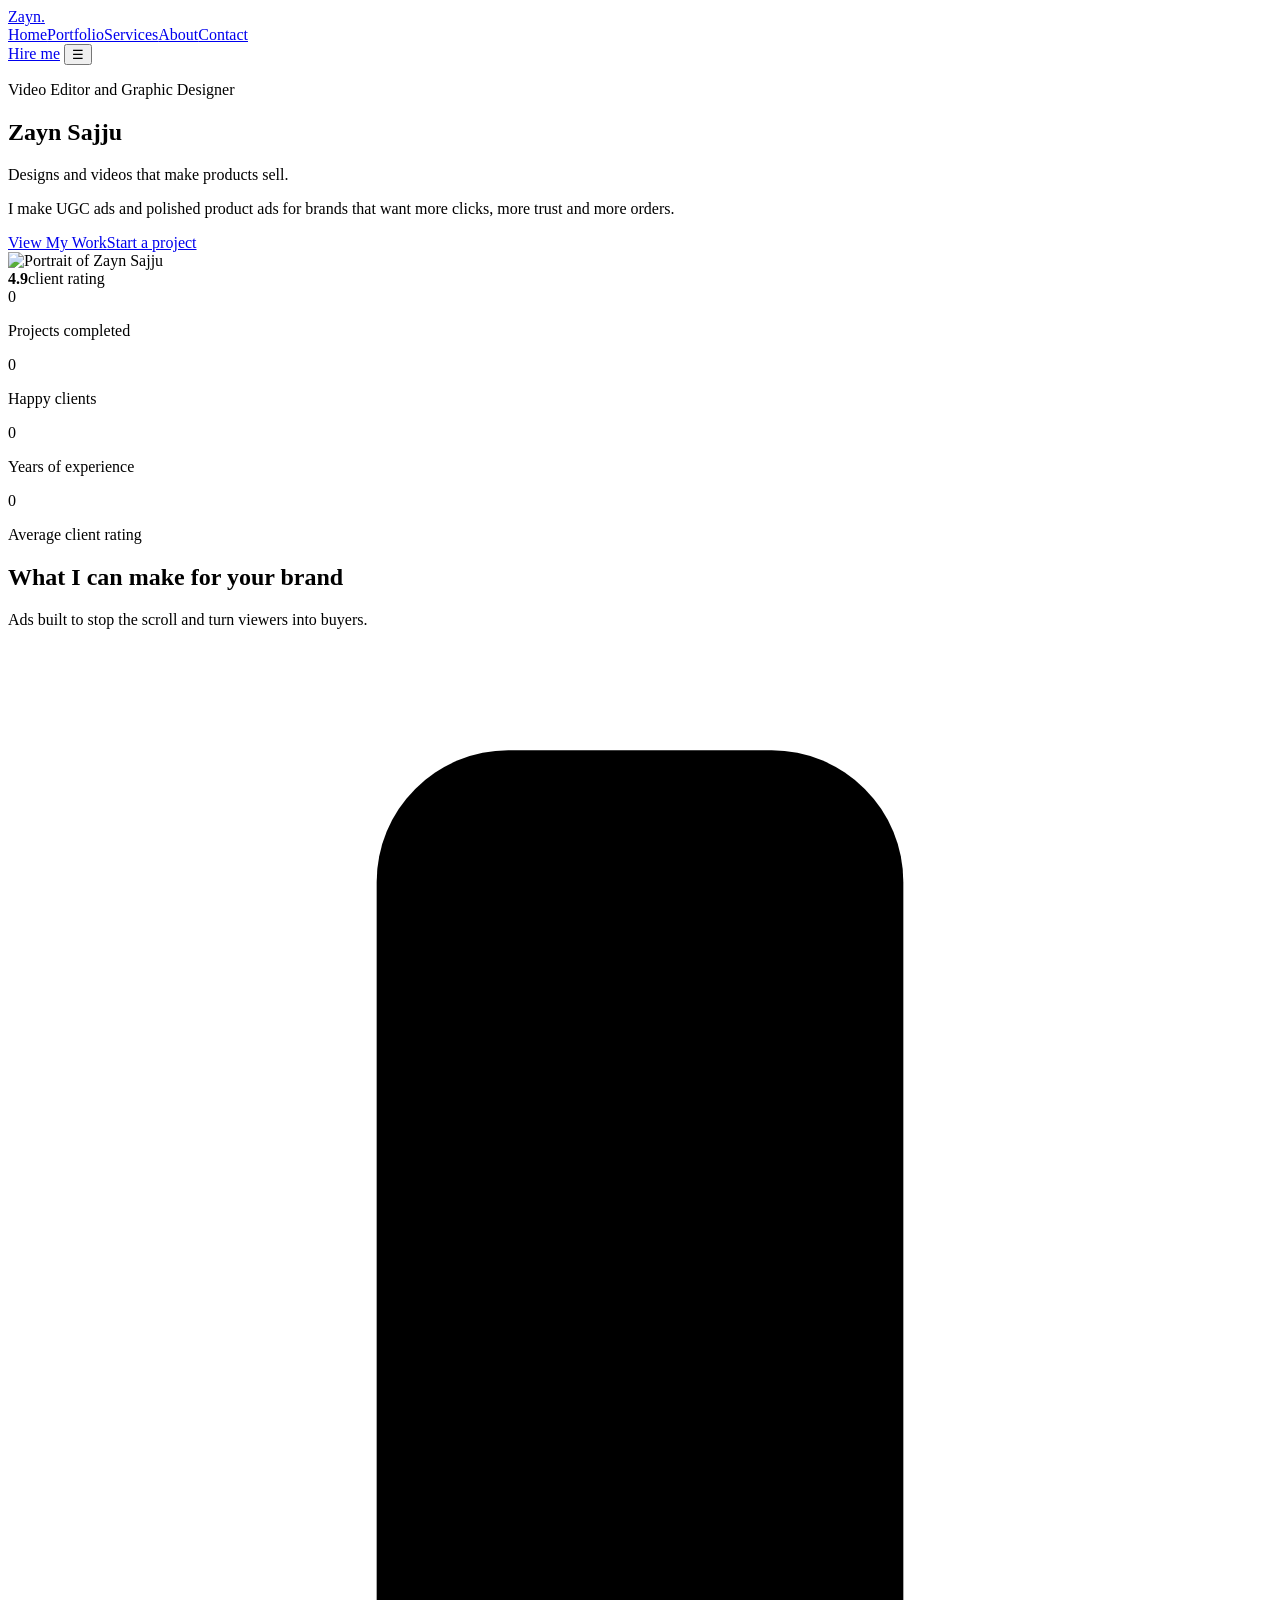
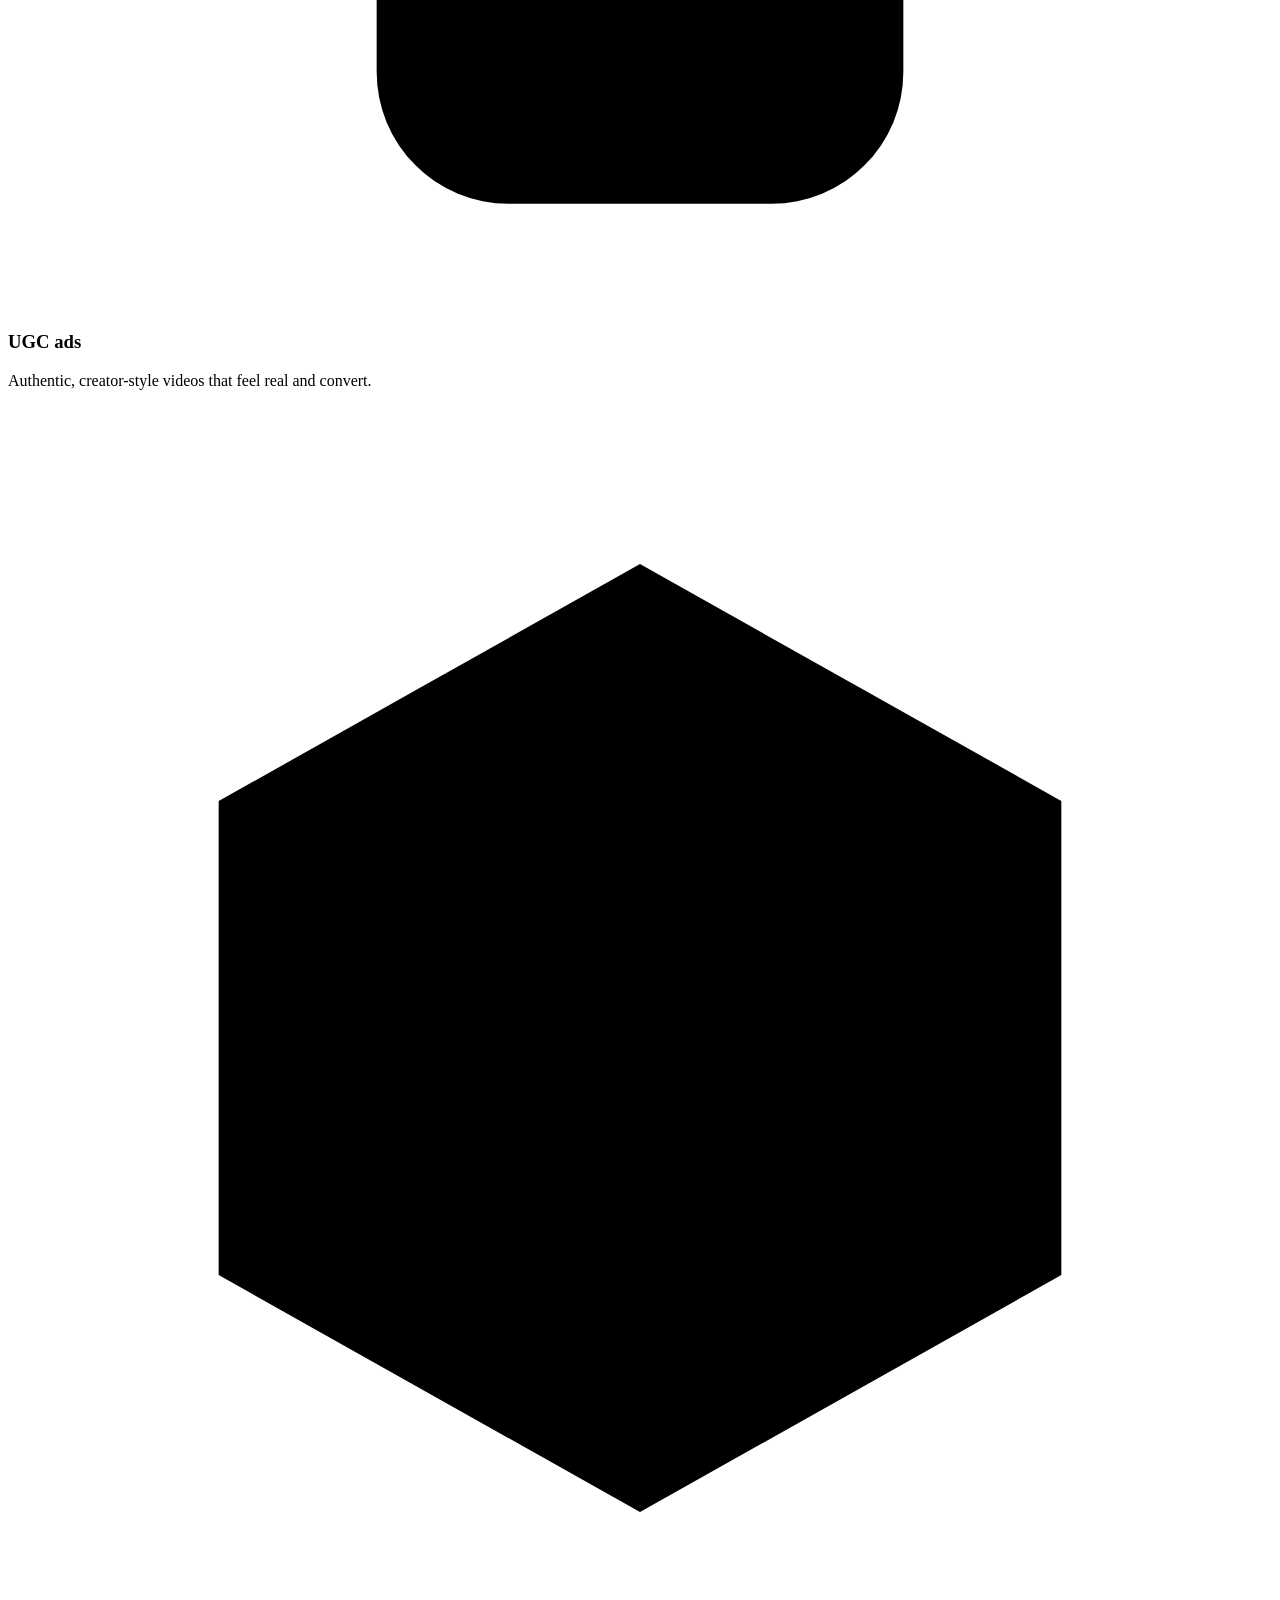
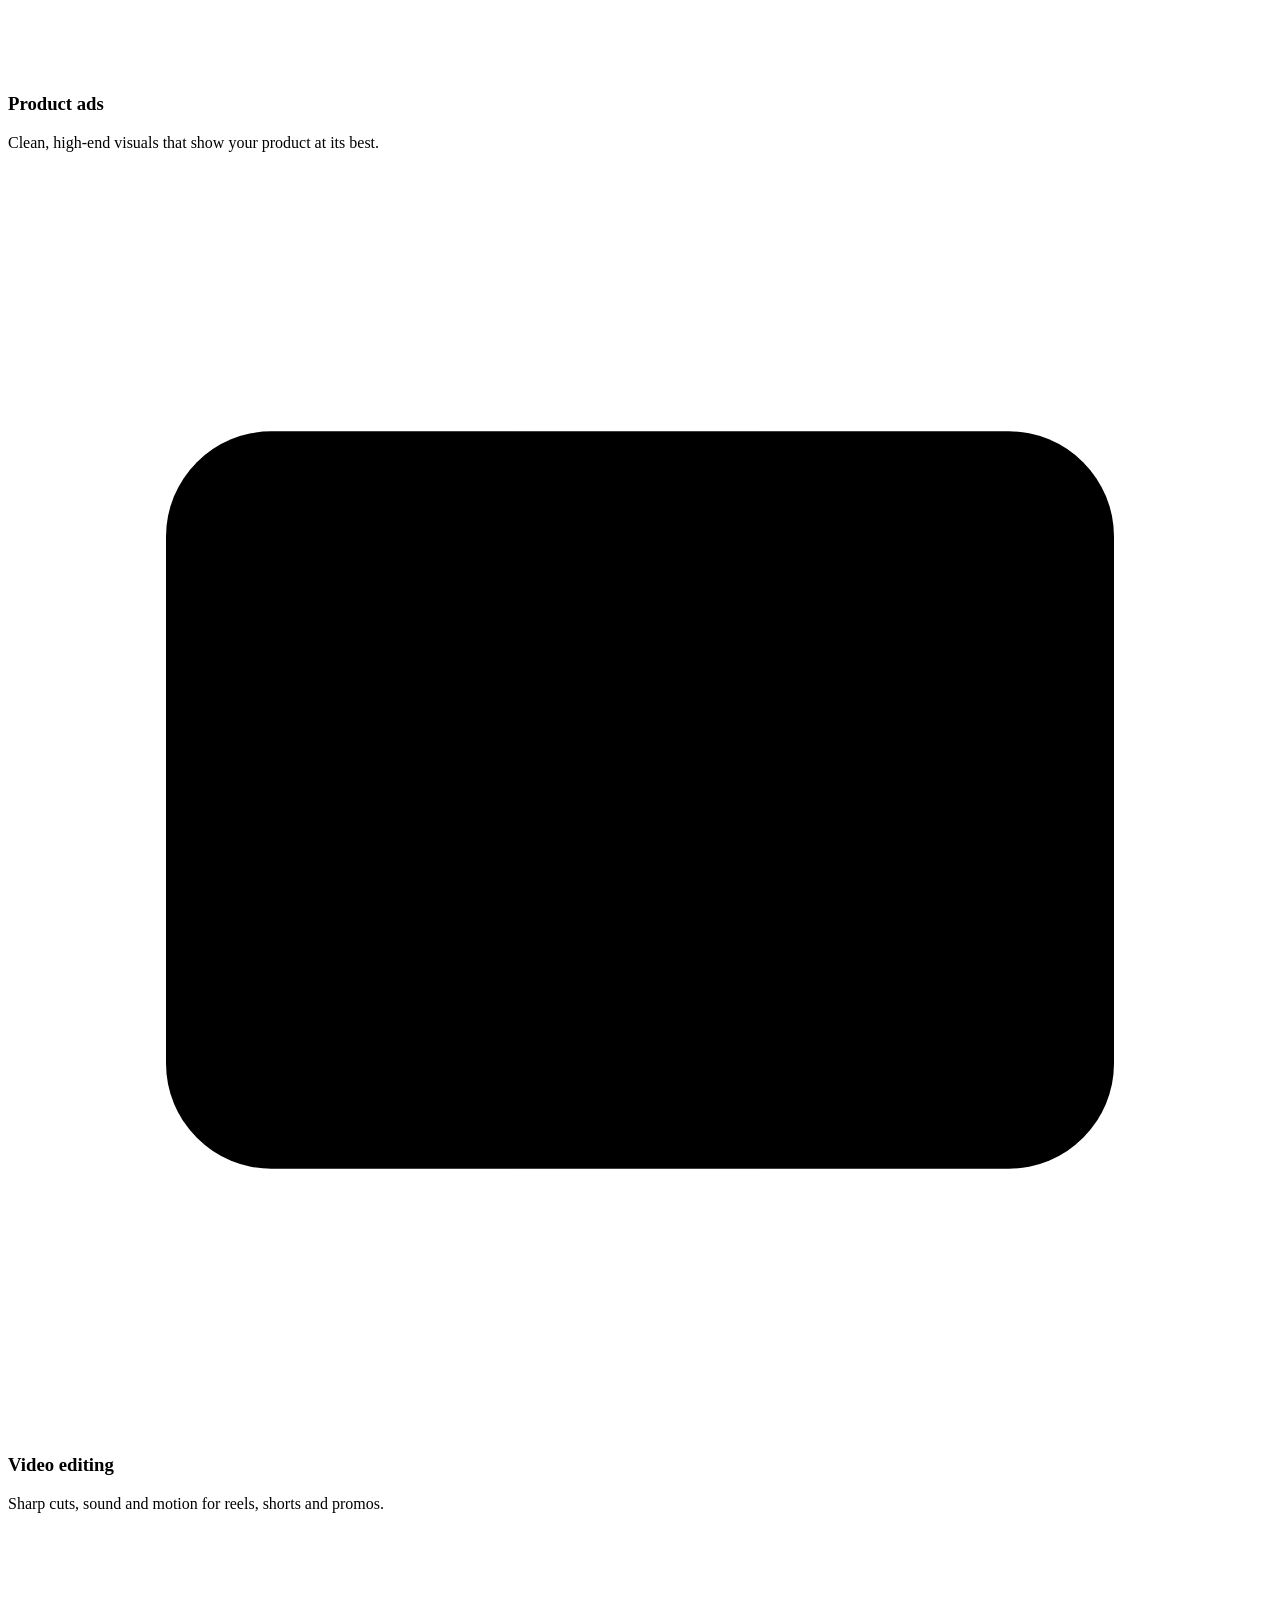
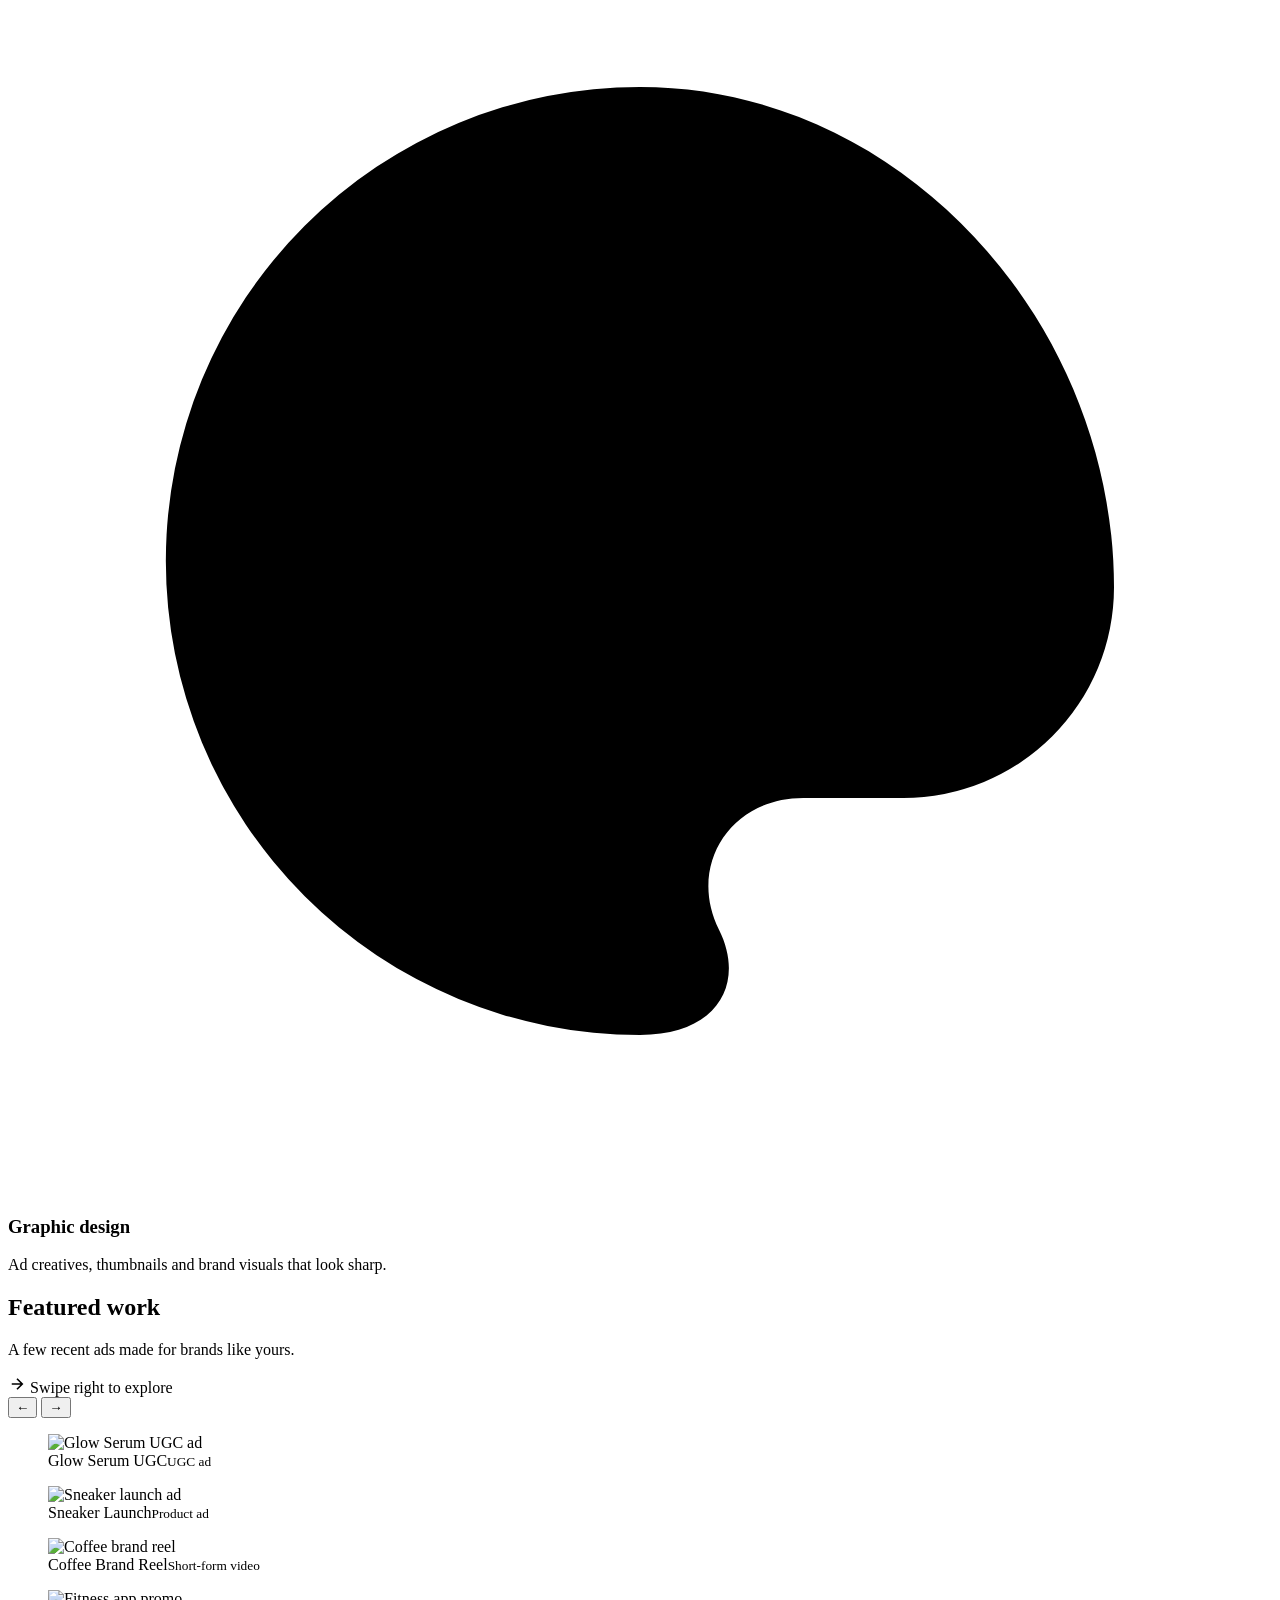
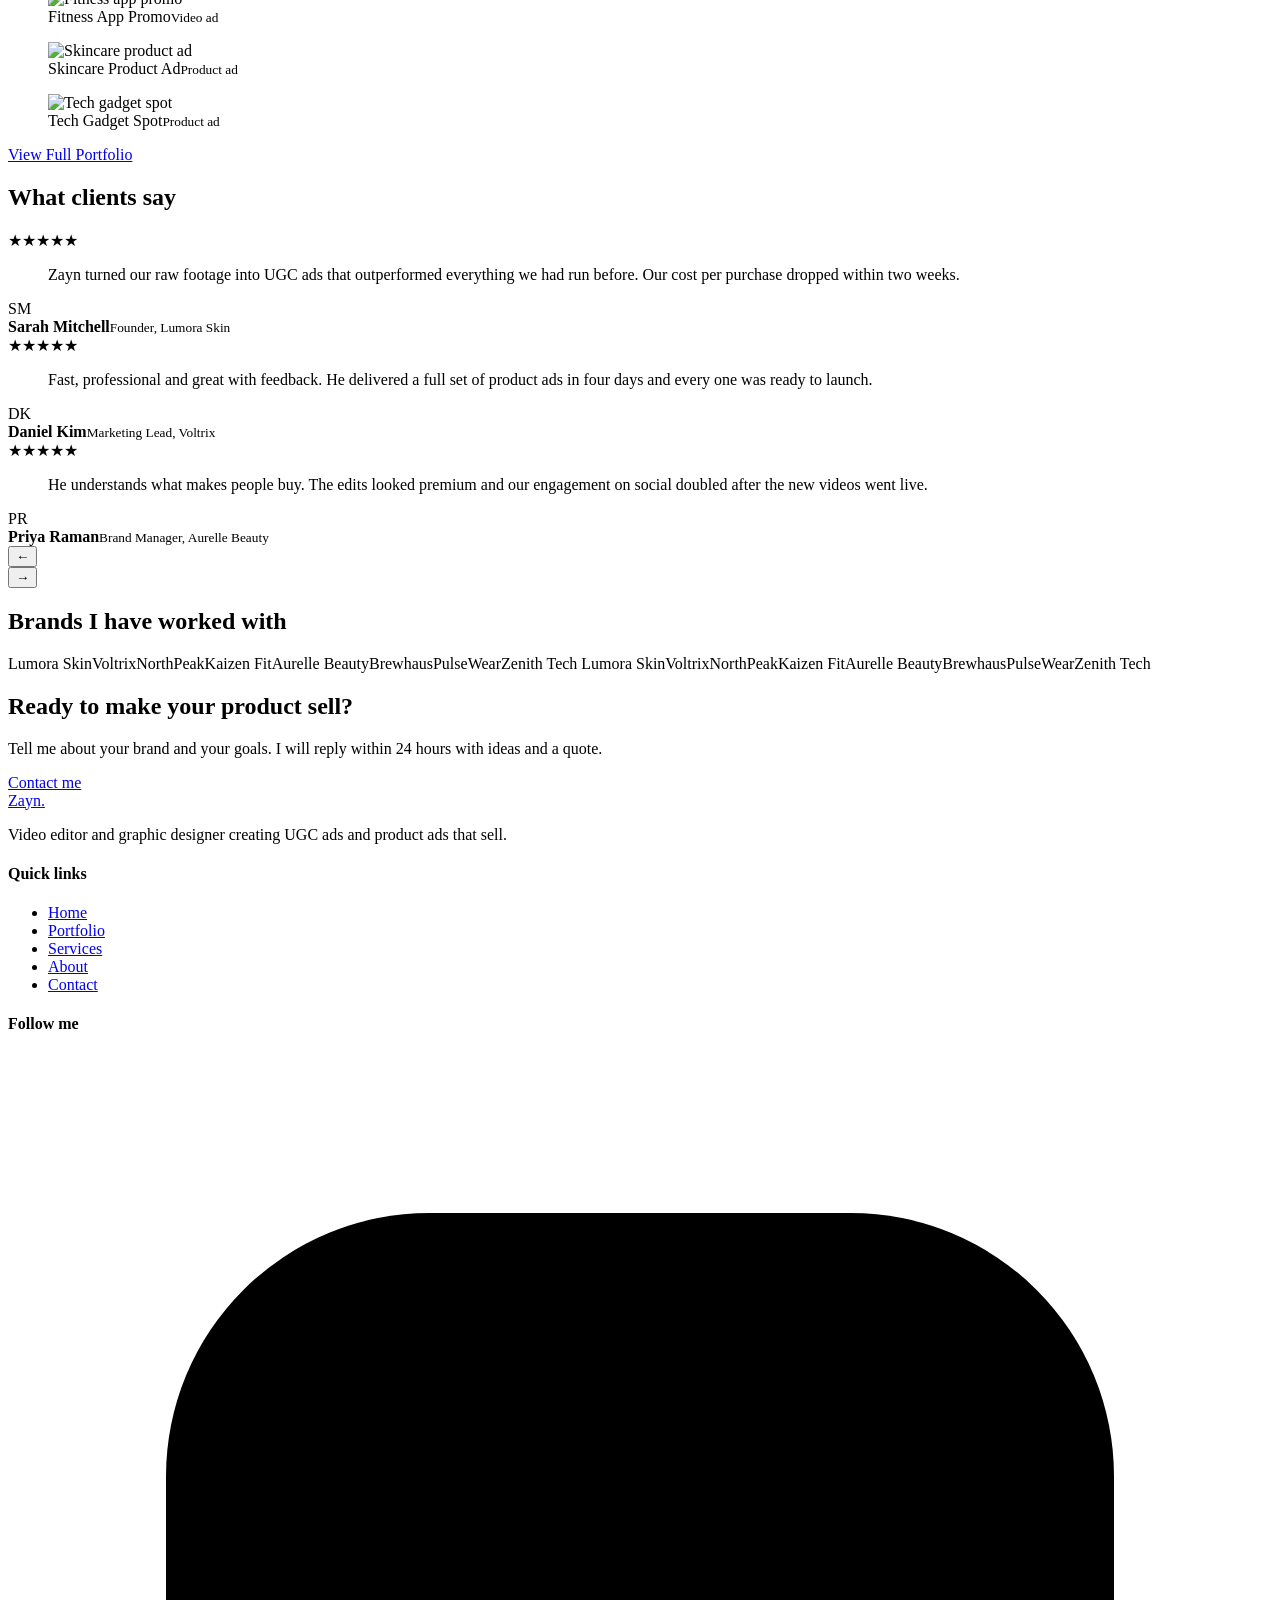
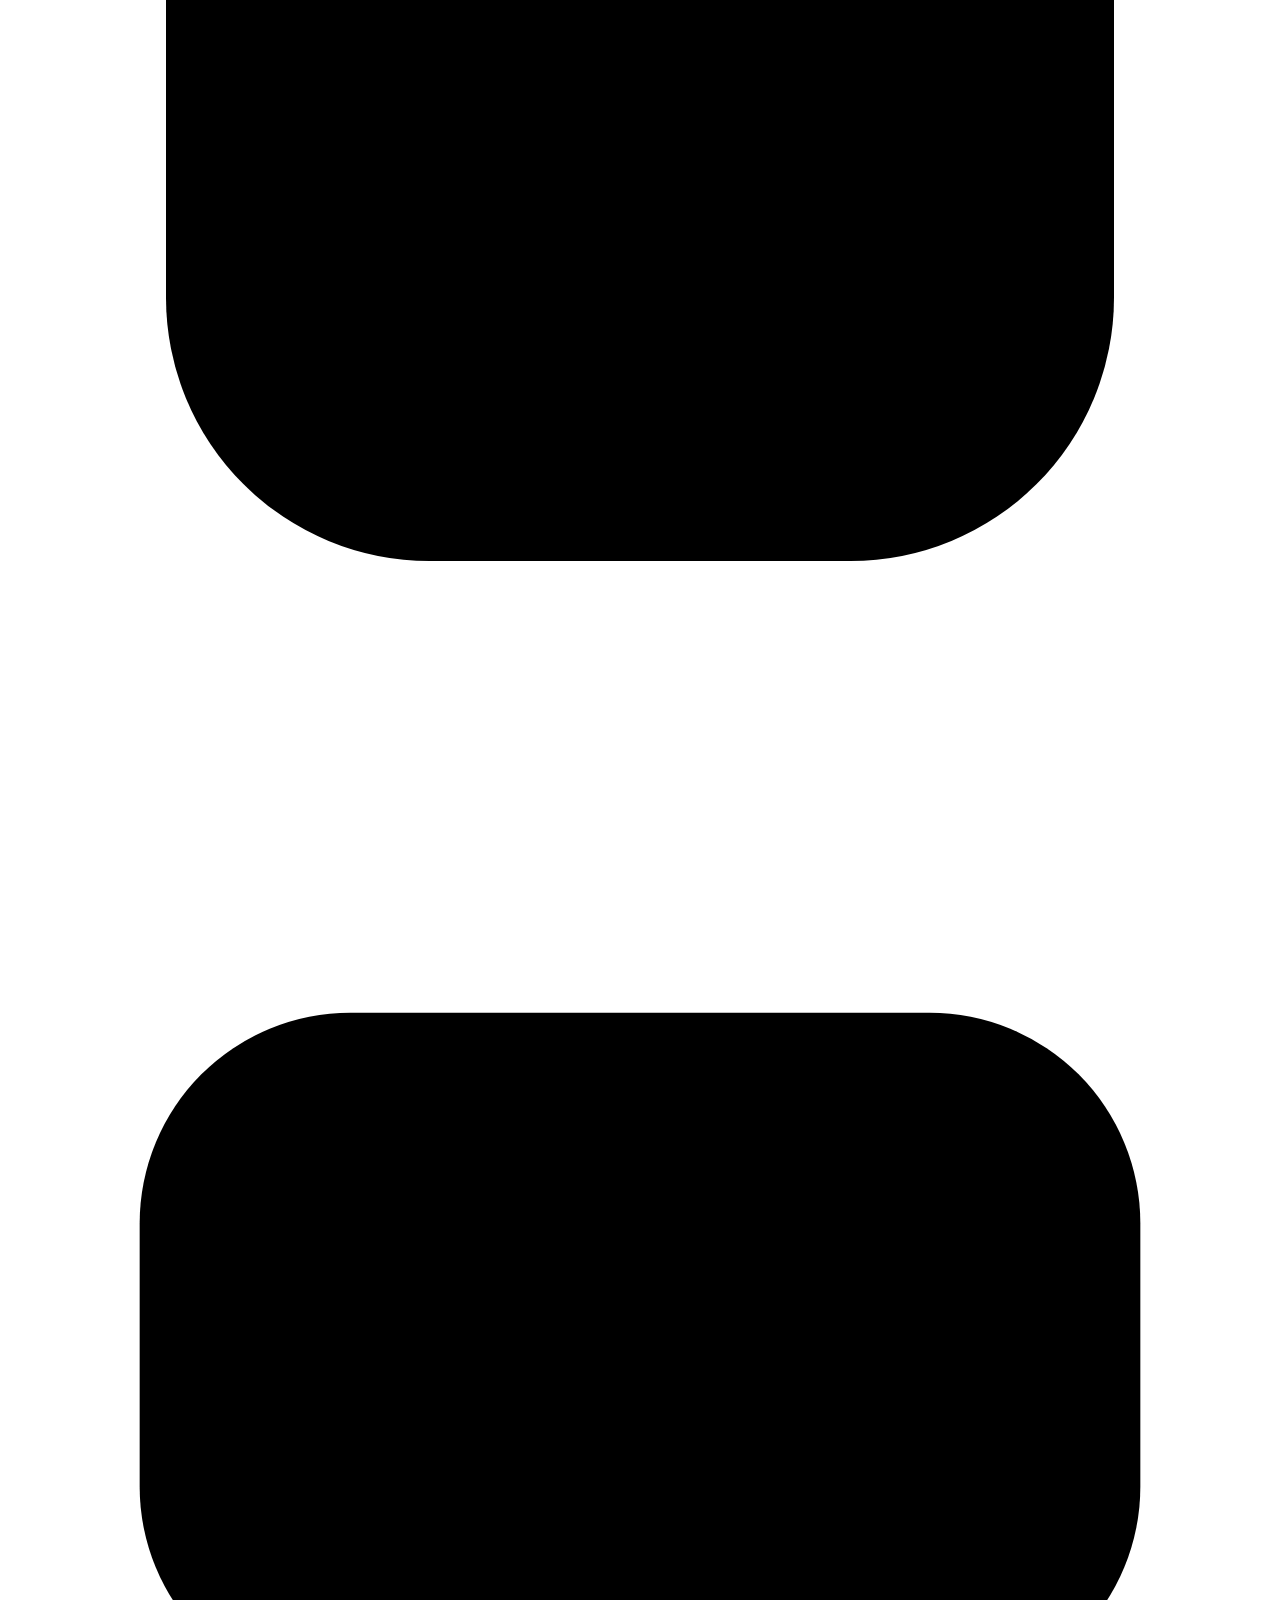
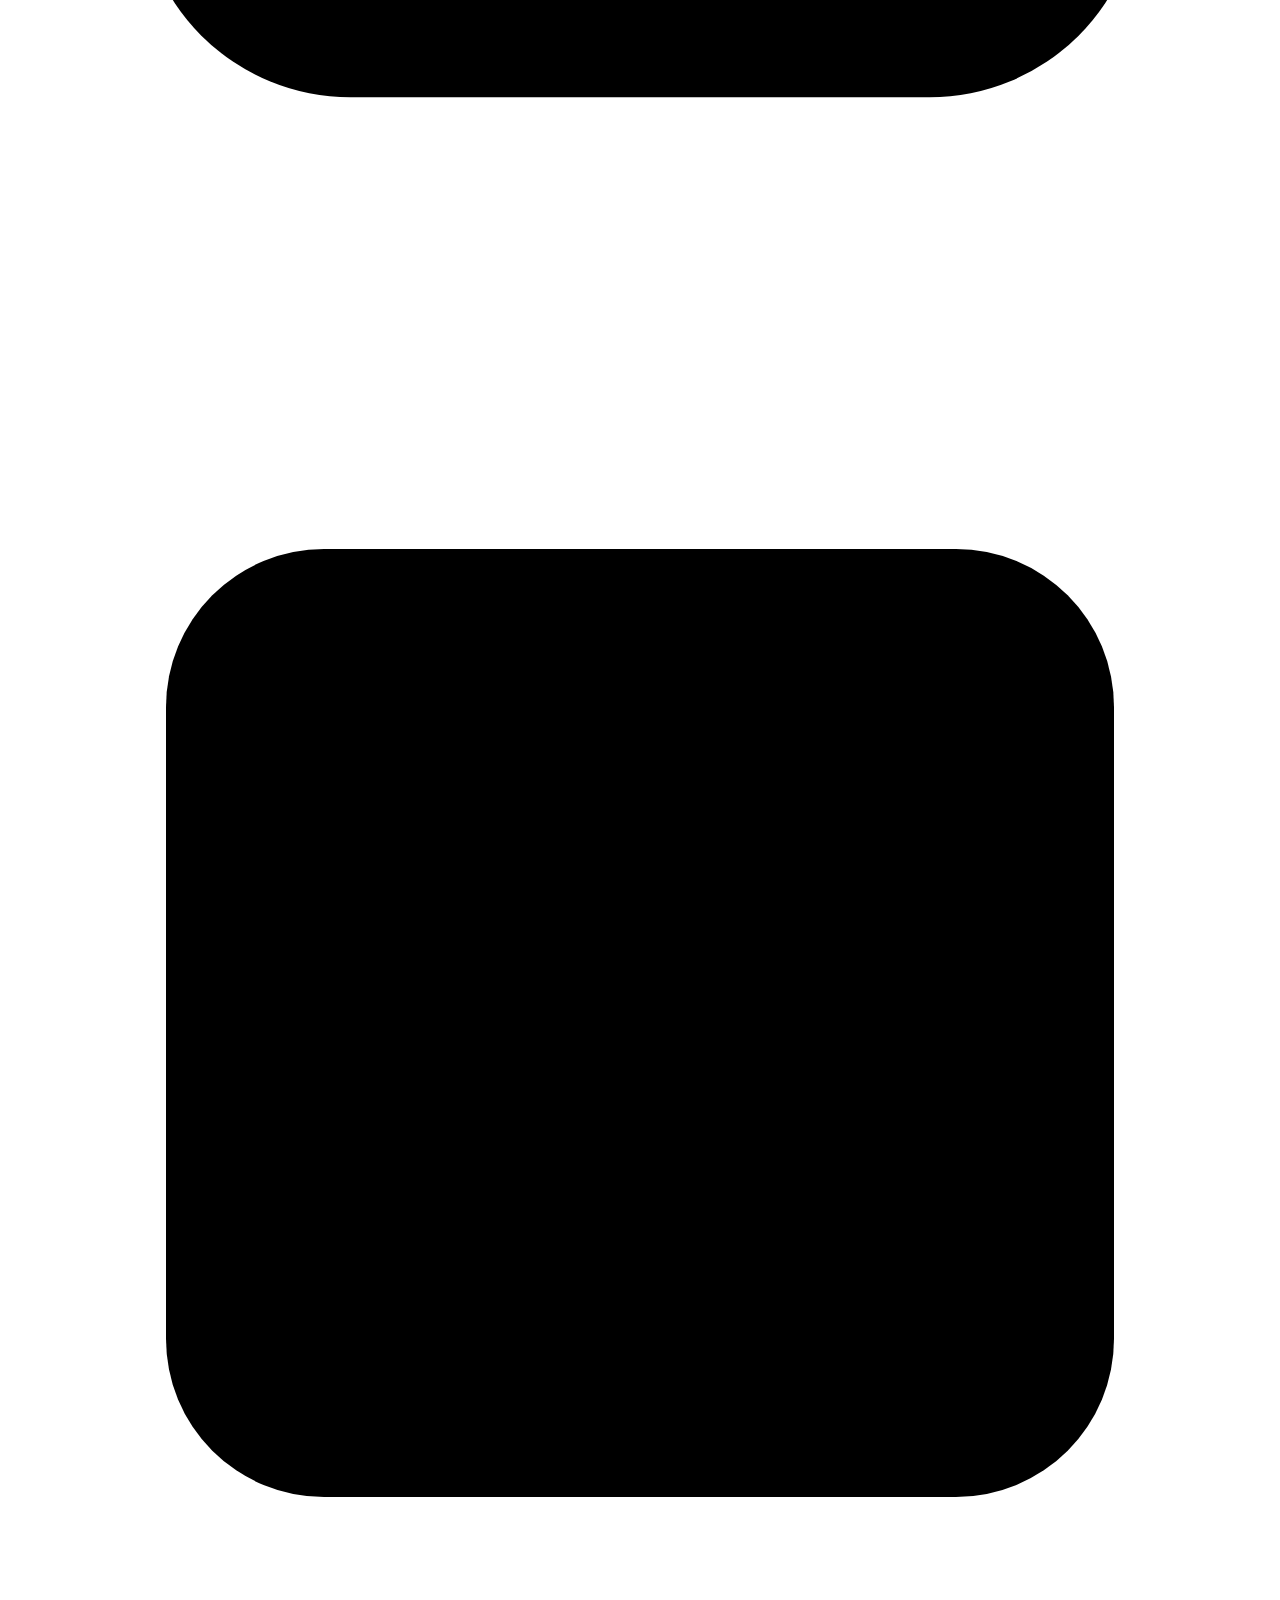
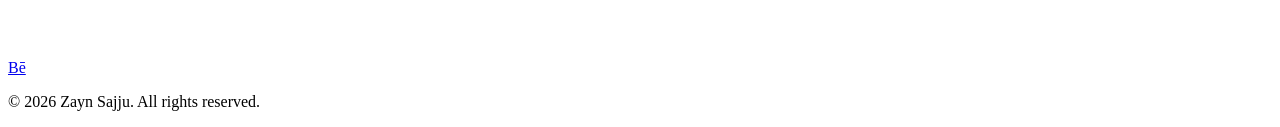
==== index.html @ 8fe965f9 "Add files via upload" ====
<!DOCTYPE html>
<html lang="en">
<head>
<meta charset="UTF-8"><meta name="viewport" content="width=device-width,initial-scale=1">
<title>Zayn Sajju | Video Editor & Graphic Designer</title>
<meta name="description" content="Zayn Sajju creates UGC ads and product ads that make products sell. 250+ projects, 40+ clients, 4.9 average rating.">
<link rel="preconnect" href="https://fonts.googleapis.com"><link rel="preconnect" href="https://fonts.gstatic.com" crossorigin>
<link href="https://fonts.googleapis.com/css2?family=Inter:wght@400;500;600;700&family=Plus+Jakarta+Sans:wght@700;800&display=swap" rel="stylesheet">
<link rel="stylesheet" href="css/style.css">
<script>document.documentElement.classList.add("cms-wait");setTimeout(function(){document.documentElement.classList.remove("cms-wait")},2500)</script>
</head>
<body data-page="home">
<div class="bg" aria-hidden="true"><i class="orb o1"></i><i class="orb o2"></i><i class="orb o3"></i><i class="orb o4"></i></div>

<header class="nav">
  <a class="logo" href="index.html">Zayn<span>.</span></a>
  <nav id="menu"><a class="active" href="index.html">Home</a><a href="portfolio.html">Portfolio</a><a href="services.html">Services</a><a href="about.html">About</a><a href="contact.html">Contact</a></nav>
  <a class="btn sm" href="contact.html">Hire me</a>
  <button class="burger" aria-label="Open menu">&#9776;</button>
</header>

<main>
<section class="hero">
  <div class="wrap">
    <div>
      <p class="role">Video Editor and Graphic Designer</p>
      <h1>Zayn Sajju</h1>
      <p class="tag">Designs and videos that make products sell.</p>
      <p class="sub">I make UGC ads and polished product ads for brands that want more clicks, more trust and more orders.</p>
      <div class="cta-row"><a class="btn" href="portfolio.html">View My Work</a><a class="btn ghost" href="contact.html">Start a project</a></div>
    </div>
    <div class="photo-wrap">
      <div class="frame"><img src="assets/img/profile-placeholder.svg" alt="Portrait of Zayn Sajju" width="400" height="500"></div>
      <div class="chip"><b>4.9</b>client rating</div>
    </div>
  </div>
</section>

<section class="stats">
  <div class="wrap"><div class="stat-grid reveal">
    <div class="stat"><div class="num" data-to="250" data-suf="+">0</div><p>Projects completed</p></div>
    <div class="stat"><div class="num" data-to="40" data-suf="+">0</div><p>Happy clients</p></div>
    <div class="stat"><div class="num" data-to="4">0</div><p>Years of experience</p></div>
    <div class="stat"><div class="num" data-to="4.9" data-dec="1">0</div><p>Average client rating</p></div>
  </div></div>
</section>

<section id="services">
  <div class="wrap">
    <div class="sec-h reveal"><h2>What I can make for your brand</h2><p>Ads built to stop the scroll and turn viewers into buyers.</p></div>
    <div class="svc-grid" data-stagger>
      <article class="svc"><div class="ico"><svg viewBox="0 0 24 24"><rect x="7" y="2" width="10" height="20" rx="2.5"/><path d="M11 18h2"/></svg></div><h3>UGC ads</h3><p>Authentic, creator-style videos that feel real and convert.</p></article>
      <article class="svc"><div class="ico"><svg viewBox="0 0 24 24"><path d="M12 3l8 4.5v9L12 21l-8-4.5v-9z"/><path d="M12 12l8-4.5M12 12v9M12 12L4 7.5"/></svg></div><h3>Product ads</h3><p>Clean, high-end visuals that show your product at its best.</p></article>
      <article class="svc"><div class="ico"><svg viewBox="0 0 24 24"><rect x="3" y="5" width="18" height="14" rx="2"/><path d="M10 9.5v5l4.5-2.5z"/></svg></div><h3>Video editing</h3><p>Sharp cuts, sound and motion for reels, shorts and promos.</p></article>
      <article class="svc"><div class="ico"><svg viewBox="0 0 24 24"><path d="M12 3a9 9 0 100 18c1.5 0 2-1 1.5-2-.6-1.2.2-2.5 1.6-2.5H17a4 4 0 004-4c0-5-4-9.5-9-9.5z"/><circle cx="8" cy="11" r="1"/><circle cx="12" cy="7.5" r="1"/><circle cx="16" cy="11" r="1"/></svg></div><h3>Graphic design</h3><p>Ad creatives, thumbnails and brand visuals that look sharp.</p></article>
    </div>
  </div>
</section>

<section id="work">
  <div class="wrap">
    <div class="sec-h reveal"><h2>Featured work</h2><p>A few recent ads made for brands like yours.</p></div>
    <div class="slider-controls mobile-only">
      <span class="slide-hint"><svg width="18" height="18" viewBox="0 0 24 24" fill="none" stroke="currentColor" stroke-width="2.2"><path d="M5 12h14M12 5l7 7-7 7"/></svg> Swipe right to explore</span>
      <div class="slide-arrows">
        <button id="w-prev" class="slider-btn" aria-label="Previous work">&#8592;</button>
        <button id="w-next" class="slider-btn" aria-label="Next work">&#8594;</button>
      </div>
    </div>
    <div class="work-grid" data-stagger>
      <figure class="work"><img src="assets/img/work-1.svg" alt="Glow Serum UGC ad" loading="lazy"><figcaption>Glow Serum UGC<small>UGC ad</small></figcaption></figure>
      <figure class="work"><img src="assets/img/work-2.svg" alt="Sneaker launch ad" loading="lazy"><figcaption>Sneaker Launch<small>Product ad</small></figcaption></figure>
      <figure class="work"><img src="assets/img/work-3.svg" alt="Coffee brand reel" loading="lazy"><figcaption>Coffee Brand Reel<small>Short-form video</small></figcaption></figure>
      <figure class="work"><img src="assets/img/work-4.svg" alt="Fitness app promo" loading="lazy"><figcaption>Fitness App Promo<small>Video ad</small></figcaption></figure>
      <figure class="work"><img src="assets/img/work-5.svg" alt="Skincare product ad" loading="lazy"><figcaption>Skincare Product Ad<small>Product ad</small></figcaption></figure>
      <figure class="work"><img src="assets/img/work-6.svg" alt="Tech gadget spot" loading="lazy"><figcaption>Tech Gadget Spot<small>Product ad</small></figcaption></figure>
    </div>
    <div class="more reveal"><a class="btn" href="portfolio.html">View Full Portfolio</a></div>
  </div>
</section>

<section id="testimonials">
  <div class="wrap">
    <div class="sec-h center reveal"><h2>What clients say</h2></div>
    <div class="reveal">
      <div class="t-slider"><div class="t-track">
        <article class="t-card"><div class="stars">★★★★★</div><blockquote>Zayn turned our raw footage into UGC ads that outperformed everything we had run before. Our cost per purchase dropped within two weeks.</blockquote><div class="who"><div class="av">SM</div><div><b>Sarah Mitchell</b><small>Founder, Lumora Skin</small></div></div></article>
        <article class="t-card"><div class="stars">★★★★★</div><blockquote>Fast, professional and great with feedback. He delivered a full set of product ads in four days and every one was ready to launch.</blockquote><div class="who"><div class="av">DK</div><div><b>Daniel Kim</b><small>Marketing Lead, Voltrix</small></div></div></article>
        <article class="t-card"><div class="stars">★★★★★</div><blockquote>He understands what makes people buy. The edits looked premium and our engagement on social doubled after the new videos went live.</blockquote><div class="who"><div class="av">PR</div><div><b>Priya Raman</b><small>Brand Manager, Aurelle Beauty</small></div></div></article>
      </div></div>
      <div class="t-ctrl"><button class="prev" aria-label="Previous testimonial">&#8592;</button><div class="dots"></div><button class="next" aria-label="Next testimonial">&#8594;</button></div>
    </div>
  </div>
</section>

<section class="brands">
  <div class="wrap"><div class="sec-h center reveal"><h2>Brands I have worked with</h2></div></div>
  <div class="marquee reveal"><div class="m-track">
    <span>Lumora Skin</span><span>Voltrix</span><span>NorthPeak</span><span>Kaizen Fit</span><span>Aurelle Beauty</span><span>Brewhaus</span><span>PulseWear</span><span>Zenith Tech</span>
    <span>Lumora Skin</span><span>Voltrix</span><span>NorthPeak</span><span>Kaizen Fit</span><span>Aurelle Beauty</span><span>Brewhaus</span><span>PulseWear</span><span>Zenith Tech</span>
  </div></div>
</section>

<section class="cta">
  <div class="wrap"><div class="cta-box reveal">
    <h2>Ready to make your product sell?</h2>
    <p>Tell me about your brand and your goals. I will reply within 24 hours with ideas and a quote.</p>
    <a class="btn" href="contact.html">Contact me</a>
  </div></div>
</section>
</main>

<footer>
  <div class="wrap">
    <div class="f-grid">
      <div><a class="logo" href="index.html">Zayn<span>.</span></a><p>Video editor and graphic designer creating UGC ads and product ads that sell.</p></div>
      <div><h4>Quick links</h4><ul><li><a href="index.html">Home</a></li><li><a href="portfolio.html">Portfolio</a></li><li><a href="services.html">Services</a></li><li><a href="about.html">About</a></li><li><a href="contact.html">Contact</a></li></ul></div>
      <div><h4>Follow me</h4><div class="social">
        <a href="#" aria-label="Instagram"><svg viewBox="0 0 24 24"><rect x="3" y="3" width="18" height="18" rx="5"/><circle cx="12" cy="12" r="4"/><circle cx="17.5" cy="6.5" r=".6"/></svg></a>
        <a href="#" aria-label="YouTube"><svg viewBox="0 0 24 24"><rect x="2.5" y="5.5" width="19" height="13" rx="4"/><path d="M10 9.5v5l4.5-2.5z"/></svg></a>
        <a href="#" aria-label="LinkedIn"><svg viewBox="0 0 24 24"><rect x="3" y="3" width="18" height="18" rx="3"/><path d="M8 11v5M8 8v.01M12 16v-5M12 13c0-3 5-3 5 0v3"/></svg></a>
        <a href="#" aria-label="Behance">Bē</a></div></div>
    </div>
    <p class="copy">&copy; 2026 Zayn Sajju. All rights reserved.</p>
  </div>
</footer>
<script src="js/shared.js"></script><script src="js/cms.js"></script><script src="js/main.js"></script>
</body>
</html>
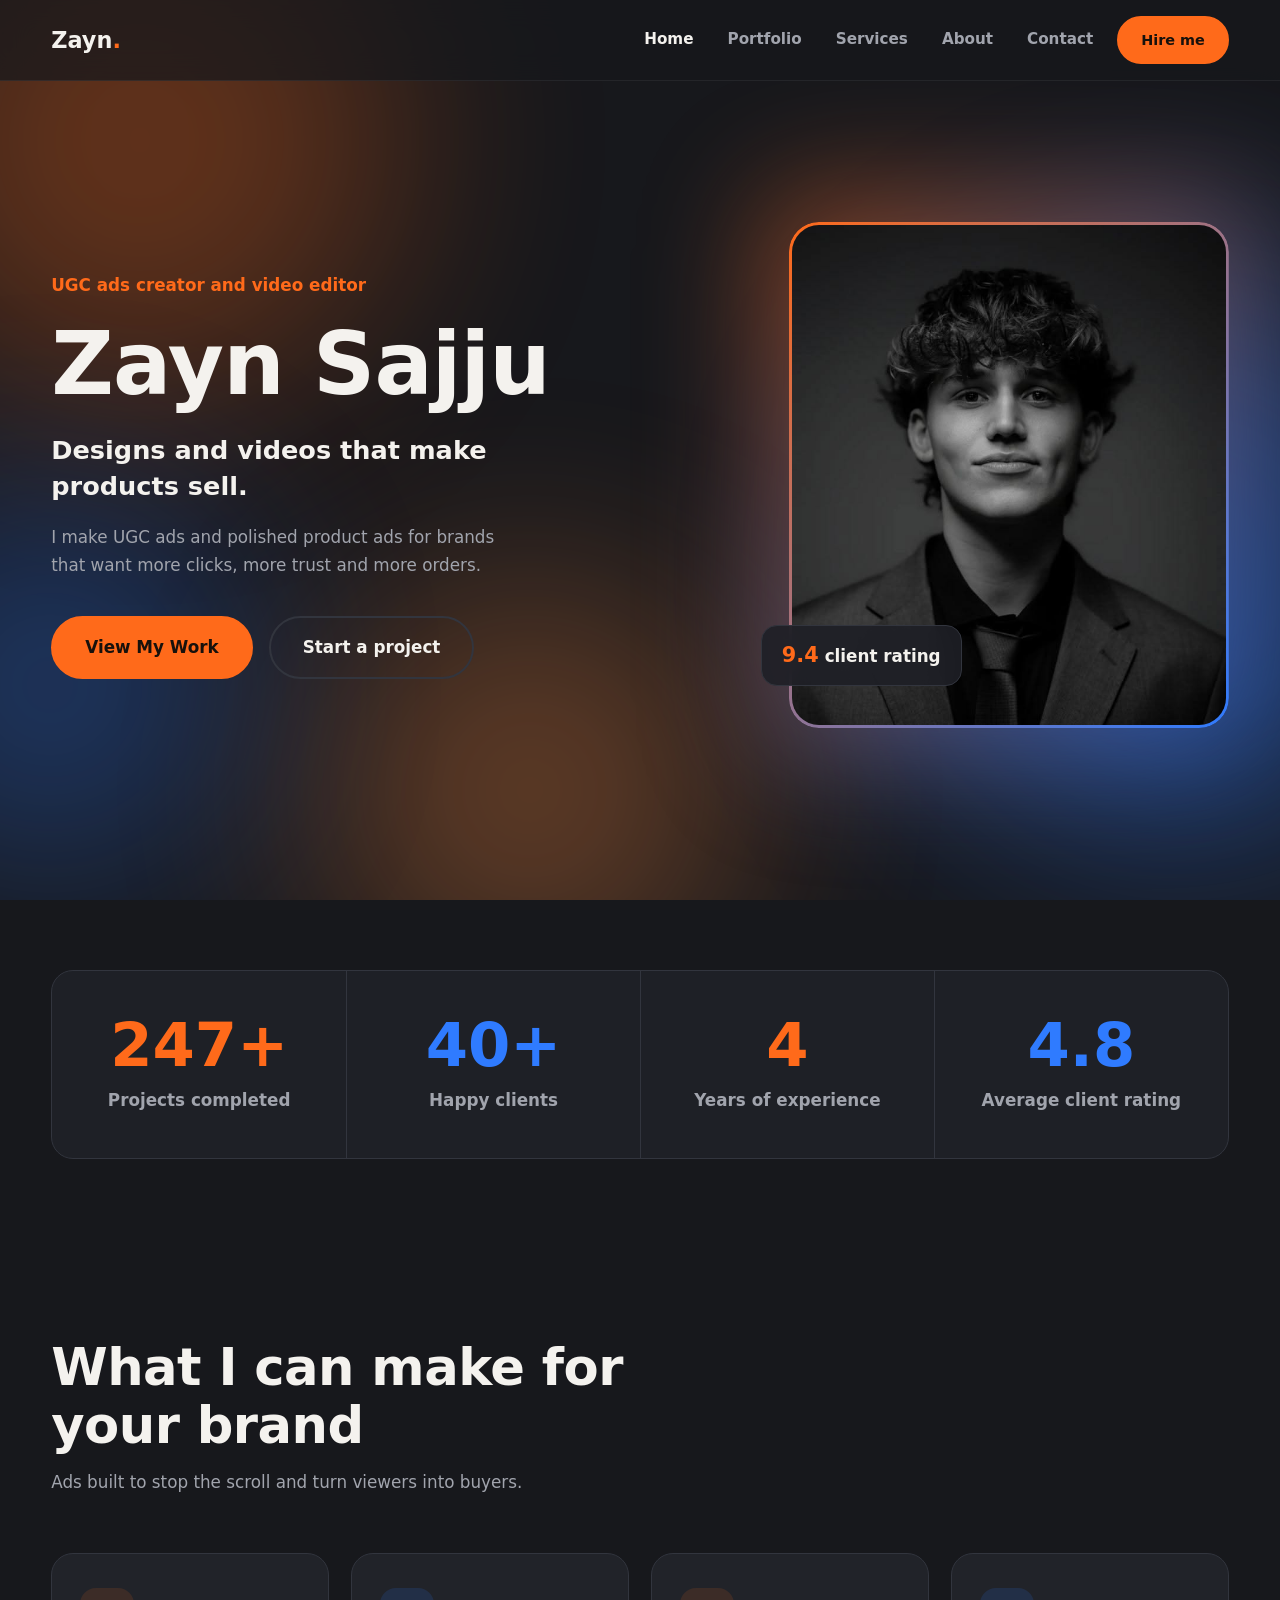
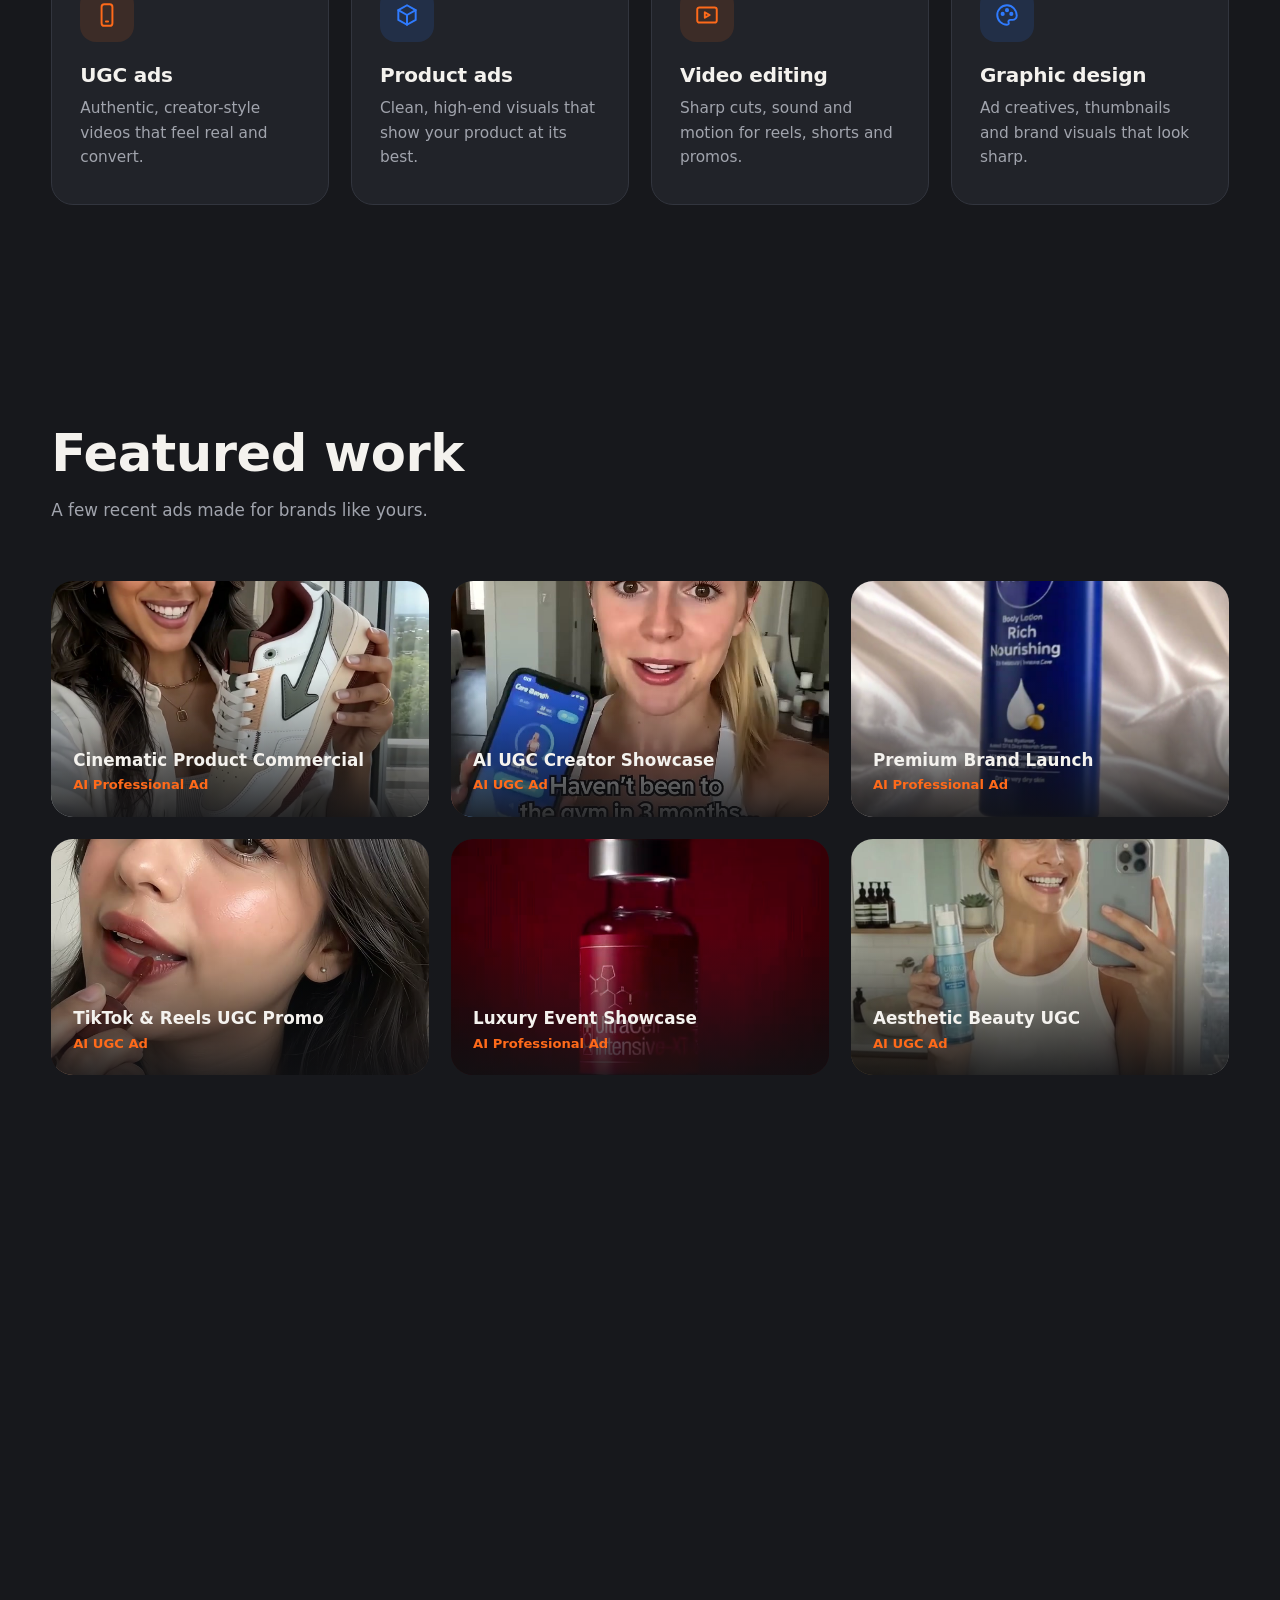
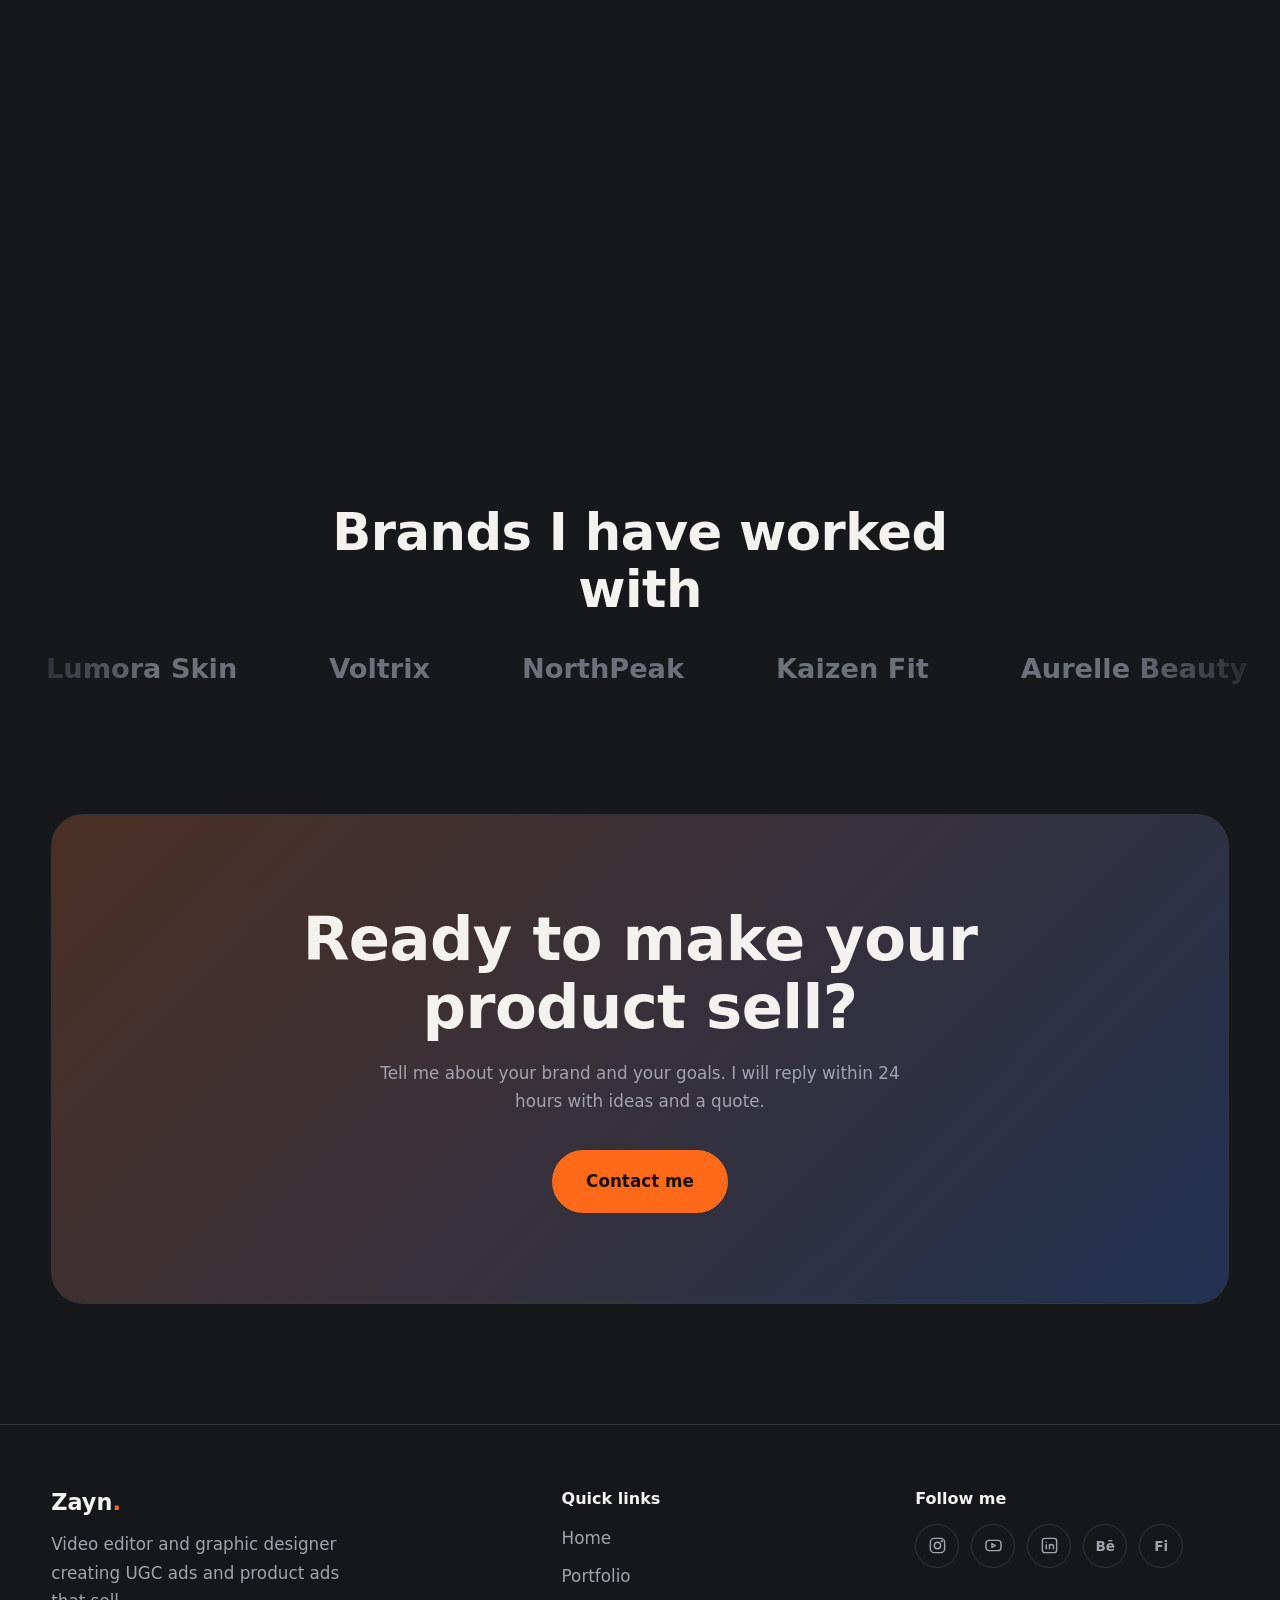
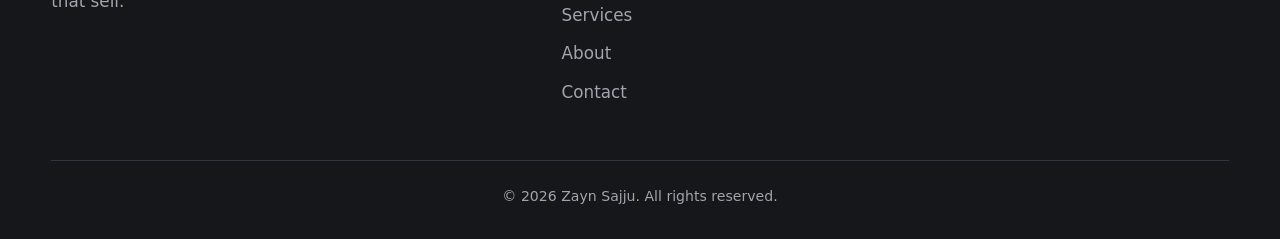
==== commit f7b6a752: "Replace broken contact form with direct email and update Hire Me buttons" ====
--- a/index.html
+++ b/index.html
@@ -15,7 +15,7 @@
 <header class="nav">
   <a class="logo" href="index.html">Zayn<span>.</span></a>
   <nav id="menu"><a class="active" href="index.html">Home</a><a href="portfolio.html">Portfolio</a><a href="services.html">Services</a><a href="about.html">About</a><a href="contact.html">Contact</a></nav>
-  <a class="btn sm" href="contact.html">Hire me</a>
+  <a class="btn sm" href="mailto:workbykawsar@gmail.com?subject=Hire%20Me%20-%20Zayn">Hire me</a>
   <button class="burger" aria-label="Open menu">&#9776;</button>
 </header>
 
--- a/css/style.css
+++ b/css/style.css
@@ -0,0 +1,329 @@
+/* Zayn Sajju - shared design system (used by every page) */
+:root{--bg-rgb:23,24,28;--bg2-rgb:30,32,38;--deep-rgb:16,17,20;--or-rgb:255,106,26;--bl-rgb:47,123,255;--or2:#ff8a3d;--dim:#6d717c;--deep:#101114;--on:#17110c;--bg:#17181c;--bg2:#1e2026;--card:#212329;--line:#32353e;--tx:#f4f2ee;--mut:#a1a4ad;--or:#ff6a1a;--bl:#2f7bff;
+--fd:'Plus Jakarta Sans',system-ui,-apple-system,'Segoe UI',Arial,sans-serif;--fb:'Inter',system-ui,-apple-system,'Segoe UI',Arial,sans-serif;--ease:cubic-bezier(.2,.7,.2,1);--r:22px}
+*{box-sizing:border-box;margin:0;padding:0}
+html{scroll-behavior:smooth}
+body{background:var(--bg);color:var(--tx);font:400 1.05rem/1.7 var(--fb);overflow-x:hidden}
+img{max-width:100%;display:block}a{color:inherit;text-decoration:none}
+:focus-visible{outline:2px solid var(--bl);outline-offset:3px}
+h1,h2,h3{font-family:var(--fd);line-height:1.12;letter-spacing:-.01em;font-weight:800}
+.wrap{width:min(1180px,92%);margin:auto}
+section{padding:110px 0;position:relative}
+.sec-h{max-width:640px;margin-bottom:56px}
+.sec-h h2{font-size:clamp(2rem,4.4vw,3.2rem);margin-bottom:14px}
+.sec-h p{color:var(--mut)}
+.center{text-align:center;margin-inline:auto}
+
+/* drifting blurred background */
+.bg{position:fixed;inset:0;z-index:-1;overflow:hidden;pointer-events:none}
+.orb{position:absolute;border-radius:50%;filter:blur(110px);opacity:.32;will-change:transform;animation:drift 26s ease-in-out infinite alternate,pulse 9s ease-in-out infinite}
+.o1{width:520px;height:520px;background:var(--or);top:-120px;left:-120px}
+.o2{width:600px;height:600px;background:var(--bl);top:30%;right:-200px;animation-duration:32s,11s}
+.o3{width:420px;height:420px;background:var(--or2);bottom:-100px;left:25%;animation-duration:29s,8s}
+.o4{width:380px;height:380px;background:var(--bl);top:55%;left:-140px;animation-duration:35s,12s}
+@keyframes drift{to{transform:translate(110px,70px) scale(1.12)}}
+@keyframes pulse{50%{opacity:.16}}
+
+/* nav */
+.nav{position:fixed;top:0;left:0;right:0;z-index:50;display:flex;align-items:center;justify-content:space-between;gap:24px;padding:16px 4%;background:rgba(var(--bg-rgb),.72);backdrop-filter:blur(14px);border-bottom:1px solid rgba(255,255,255,.06)}
+.logo{font:800 1.4rem var(--fd)}.logo span{color:var(--or)}
+.nav nav{display:flex;gap:34px;margin-left:auto}
+.nav nav a{font-weight:600;font-size:.95rem;color:var(--mut);transition:color .25s}
+.nav nav a:hover,.nav nav a.active{color:var(--tx)}
+.burger{display:none;background:none;border:0;color:var(--tx);font-size:1.7rem;cursor:pointer}
+
+/* buttons */
+.btn{display:inline-block;padding:15px 32px;border-radius:999px;font-weight:700;background:var(--or);color:var(--on);border:2px solid var(--or);transition:transform .3s var(--ease),box-shadow .3s,background .3s,color .3s;cursor:pointer}
+.btn:hover{transform:translateY(-3px);box-shadow:0 14px 34px -10px rgba(var(--or-rgb),.7)}
+.btn.ghost{background:transparent;color:var(--tx);border-color:var(--line)}
+.btn.ghost:hover{border-color:var(--bl);box-shadow:0 14px 34px -12px rgba(var(--bl-rgb),.7)}
+.btn.sm{padding:10px 22px;font-size:.9rem}
+
+/* hero */
+.hero{min-height:100vh;display:flex;align-items:center;padding:130px 0 80px}
+.hero .wrap{display:grid;grid-template-columns:1.1fr .9fr;gap:60px;align-items:center}
+.role{color:var(--or);font-weight:700;margin-bottom:18px}
+.hero h1{font-size:clamp(2.8rem,7vw,5.4rem);line-height:1.08;margin-bottom:22px}
+.tag{font:700 clamp(1.25rem,2.2vw,1.6rem)/1.4 var(--fd);max-width:520px;margin-bottom:18px}
+.hero p.sub{color:var(--mut);max-width:480px;margin-bottom:36px}
+.cta-row{display:flex;gap:16px;flex-wrap:wrap}
+.photo-wrap{position:relative;max-width:440px;margin-left:auto;width:100%}
+.photo-wrap::before{content:"";position:absolute;inset:-6%;border-radius:40px;background:linear-gradient(135deg,var(--or),var(--bl));filter:blur(60px);opacity:.5;animation:pulse 7s ease-in-out infinite}
+.frame{position:relative;padding:3px;border-radius:30px;background:linear-gradient(135deg,var(--or),var(--bl))}
+.frame img{border-radius:27px;aspect-ratio:4/5;object-fit:cover;width:100%}
+.photo-wrap .frame{animation:wipe 1.5s .25s var(--ease) both}
+@keyframes wipe{from{clip-path:inset(0 100% 0 0 round 30px);opacity:0}30%{opacity:1}to{clip-path:inset(0 0 0 0 round 30px);opacity:1}}
+.chip{position:absolute;left:-28px;bottom:42px;background:rgba(var(--bg2-rgb),.9);backdrop-filter:blur(10px);border:1px solid var(--line);padding:12px 20px;border-radius:16px;font-weight:700;animation:fadeUp .9s 1.5s var(--ease) both}
+.chip b{color:var(--or);font-size:1.3rem;margin-right:6px}
+@keyframes fadeUp{from{opacity:0;transform:translateY(18px)}}
+.hero .wrap>div:first-child>*{animation:fadeUp .9s var(--ease) both}
+.hero .wrap>div:first-child>*:nth-child(2){animation-delay:.12s}.hero .wrap>div:first-child>*:nth-child(3){animation-delay:.24s}
+.hero .wrap>div:first-child>*:nth-child(4){animation-delay:.36s}.hero .wrap>div:first-child>*:nth-child(5){animation-delay:.48s}
+
+/* stats */
+.stats{padding:70px 0}
+.stat-grid{display:grid;grid-template-columns:repeat(4,1fr);background:var(--bg2);border:1px solid var(--line);border-radius:var(--r)}
+.stat{padding:44px 20px;text-align:center}
+.stat+.stat{border-left:1px solid var(--line)}
+.num{font:800 clamp(2.4rem,5vw,3.8rem)/1 var(--fd);color:var(--or)}
+.stat:nth-child(even) .num{color:var(--bl)}
+.stat p{color:var(--mut);margin-top:10px;font-weight:600}
+
+/* services */
+.svc-grid{display:grid;grid-template-columns:repeat(4,1fr);gap:22px}
+.svc{background:var(--card);border:1px solid var(--line);border-radius:var(--r);padding:34px 28px}
+.svc:hover{translate:0 -8px;border-color:var(--or);box-shadow:0 24px 50px -30px var(--or)}
+.svc:nth-child(even):hover{border-color:var(--bl);box-shadow:0 24px 50px -30px var(--bl)}
+.ico{width:54px;height:54px;border-radius:16px;display:grid;place-items:center;background:rgba(var(--or-rgb),.12);color:var(--or);margin-bottom:22px}
+.svc:nth-child(even) .ico{background:rgba(var(--bl-rgb),.14);color:var(--bl)}
+.ico svg{width:26px;height:26px;fill:none;stroke:currentColor;stroke-width:1.8;stroke-linecap:round;stroke-linejoin:round}
+.svc h3{font-size:1.25rem;margin-bottom:10px}.svc p{color:var(--mut);font-size:.96rem;line-height:1.6}
+
+/* work */
+.work-grid{display:grid;grid-template-columns:repeat(3,1fr);gap:22px}
+.work{position:relative;border-radius:var(--r);overflow:hidden;aspect-ratio:8/5;background:var(--card);cursor:pointer}
+.work img{width:100%;height:100%;object-fit:cover;transition:transform .8s var(--ease)}
+.work:hover img{transform:scale(1.12)}.work:hover{translate:0 -6px;box-shadow:0 28px 50px -28px rgba(0,0,0,.9)}
+.work figcaption{position:absolute;inset:auto 0 0;padding:70px 22px 20px;background:linear-gradient(transparent,rgba(var(--deep-rgb),.88));font-weight:700}
+.work figcaption small{display:block;color:var(--or);font-weight:600;font-size:.82rem}
+.more{text-align:center;margin-top:52px}
+
+/* testimonials */
+.t-slider{max-width:780px;margin:auto;overflow:hidden;border-radius:var(--r)}
+.t-track{display:flex;transition:transform .8s var(--ease)}
+.t-card{flex:0 0 100%;padding:48px clamp(24px,5vw,56px);background:var(--card);border:1px solid var(--line);border-radius:var(--r)}
+.stars{color:var(--or);letter-spacing:4px;margin-bottom:18px}
+.t-card blockquote{font:600 clamp(1.15rem,2.2vw,1.45rem)/1.5 var(--fb);margin-bottom:28px}
+.who{display:flex;align-items:center;gap:14px}
+.av{width:48px;height:48px;border-radius:50%;display:grid;place-items:center;font:800 1rem var(--fd);background:linear-gradient(135deg,var(--or),var(--bl));color:var(--on)}
+.who small{display:block;color:var(--mut)}
+.t-ctrl{display:flex;justify-content:center;align-items:center;gap:18px;margin-top:28px}
+.t-ctrl button{width:44px;height:44px;border-radius:50%;border:1px solid var(--line);background:none;color:var(--tx);font-size:1.1rem;cursor:pointer;transition:border-color .25s,color .25s}
+.t-ctrl button:hover{border-color:var(--or);color:var(--or)}
+.dots{display:flex;gap:10px}.dots i{width:9px;height:9px;border-radius:9px;background:var(--line);cursor:pointer;transition:width .4s var(--ease),background .4s}
+.dots i.on{width:28px;background:var(--or)}
+
+/* brands marquee */
+.brands{padding:70px 0}
+.brands .sec-h{margin-bottom:34px}
+.marquee{overflow:hidden;-webkit-mask:linear-gradient(90deg,transparent,#000 12%,#000 88%,transparent);mask:linear-gradient(90deg,transparent,#000 12%,#000 88%,transparent)}
+.m-track{display:flex;width:max-content;animation:scroll 34s linear infinite}
+.marquee:hover .m-track{animation-play-state:paused}
+.m-track span{font:800 1.7rem var(--fd);color:var(--dim);padding:0 46px;white-space:nowrap;transition:color .3s}
+.m-track span:hover{color:var(--tx)}
+@keyframes scroll{to{transform:translateX(-50%)}}
+
+/* closing cta + footer */
+.cta{padding:60px 0 120px}
+.cta-box{text-align:center;padding:90px 6%;border-radius:32px;background:linear-gradient(135deg,rgba(var(--or-rgb),.2),rgba(var(--bl-rgb),.2)),var(--bg2);border:1px solid var(--line)}
+.cta-box h2{font-size:clamp(2.2rem,5vw,3.8rem);max-width:760px;margin:0 auto 18px}
+.cta-box p{color:var(--mut);max-width:520px;margin:0 auto 34px}
+footer{border-top:1px solid var(--line);padding:64px 0 30px;background:rgba(var(--bg-rgb),.8)}
+.f-grid{display:grid;grid-template-columns:1.5fr 1fr 1fr;gap:40px;margin-bottom:44px}
+.f-grid p{color:var(--mut);max-width:320px;margin-top:12px}
+.f-grid h4{font:800 1rem var(--fd);margin-bottom:16px}
+.f-grid li{list-style:none;margin-bottom:10px}.f-grid li a{color:var(--mut);transition:color .25s}.f-grid li a:hover{color:var(--or)}
+.social{display:flex;gap:12px}
+.social a{width:44px;height:44px;border-radius:50%;border:1px solid var(--line);display:grid;place-items:center;color:var(--mut);font:800 .85rem var(--fd);transition:all .3s var(--ease)}
+.social a:hover{color:#fff;border-color:var(--bl);background:var(--bl);transform:translateY(-3px)}
+.social svg{width:19px;height:19px;fill:none;stroke:currentColor;stroke-width:1.8;stroke-linecap:round;stroke-linejoin:round}
+.copy{color:var(--mut);font-size:.88rem;border-top:1px solid var(--line);padding-top:24px;text-align:center}
+.soon{min-height:100vh;display:grid;place-items:center;text-align:center;padding:140px 0 80px}
+.soon h1{font-size:clamp(2.6rem,7vw,5rem);margin-bottom:16px}.soon p{color:var(--mut);margin-bottom:30px}
+
+/* scroll reveal (only hides content when JS is running) */
+.js .reveal{opacity:0;transform:translateY(46px);transition:opacity .9s var(--ease) var(--d,0s),transform .9s var(--ease) var(--d,0s),translate .4s var(--ease),border-color .4s,box-shadow .4s}
+.js .reveal.in{opacity:1;transform:none}
+
+@media(max-width:980px){
+.hero .wrap{grid-template-columns:1fr;text-align:center}.hero .sub,.tag{margin-inline:auto}.cta-row{justify-content:center}
+.photo-wrap{margin:20px auto 0;max-width:360px;order:-1}.chip{left:-8px}
+.svc-grid,.stat-grid{grid-template-columns:1fr 1fr}.stat:nth-child(3){border-left:0}.stat:nth-child(n+3){border-top:1px solid var(--line)}
+.work-grid{grid-template-columns:1fr 1fr}
+.burger{display:block}.nav>.btn{display:none}
+.nav nav{position:absolute;top:100%;left:0;right:0;flex-direction:column;gap:0;background:rgba(var(--bg-rgb),.97);max-height:0;overflow:hidden;transition:max-height .4s var(--ease)}
+.nav nav.open{max-height:400px}.nav nav a{padding:16px 6%;border-top:1px solid var(--line)}}
+@media(max-width:600px){section{padding:80px 0}.svc-grid,.f-grid{grid-template-columns:1fr}.stat{padding:32px 10px}}
+@media(prefers-reduced-motion:reduce){*,*::before,*::after{animation:none!important;transition:none!important}.js .reveal{opacity:1;transform:none}}
+
+/* ===== Portfolio page ===== */
+.p-head{padding:150px 0 30px}
+.p-head .sec-h{margin-bottom:34px}.sec-h h1{font-size:clamp(2.4rem,6vw,4.2rem);margin-bottom:14px}
+.p-main{padding:30px 0 90px}
+.tabs{position:relative;display:inline-flex;max-width:100%;overflow-x:auto;scrollbar-width:none;background:var(--bg2);border:1px solid var(--line);border-radius:999px;padding:6px}
+.tabs::-webkit-scrollbar{display:none}
+.tab-hl{position:absolute;top:6px;bottom:6px;left:0;width:0;border-radius:999px;background:linear-gradient(120deg,var(--or),var(--or2));box-shadow:0 10px 30px -10px rgba(var(--or-rgb),.8);transition:transform .55s var(--ease),width .55s var(--ease)}
+.tab{position:relative;z-index:1;padding:12px 24px;background:none;border:0;color:var(--mut);font:700 .95rem var(--fb);cursor:pointer;white-space:nowrap;border-radius:999px;transition:color .35s}
+.tab:hover{color:var(--tx)}.tab.on{color:var(--on)}
+.pgrid{display:grid;grid-template-columns:repeat(3,1fr);gap:26px;transition:opacity .28s,filter .28s,transform .28s}
+.pgrid.swap{opacity:0;filter:blur(8px);transform:translateY(10px)}
+.pcard{background:var(--card);border:1px solid var(--line);border-radius:var(--r);overflow:hidden;cursor:pointer}
+.pcard:hover,.pcard:focus-visible{translate:0 -8px;border-color:var(--or);box-shadow:0 28px 60px -28px rgba(var(--or-rgb),.55)}
+.pcard:nth-child(3n+2):hover{border-color:var(--bl);box-shadow:0 28px 60px -28px rgba(var(--bl-rgb),.6)}
+.pthumb{position:relative;aspect-ratio:4/3;overflow:hidden;background:var(--deep)}
+.pthumb img{width:100%;height:100%;object-fit:cover;transition:transform .8s var(--ease)}
+.pcard:hover .pthumb img{transform:scale(1.08)}
+.play{position:absolute;right:14px;top:14px;width:36px;height:36px;border-radius:50%;background:rgba(var(--deep-rgb),.7);backdrop-filter:blur(6px)}
+.play::after{content:"";position:absolute;left:14px;top:10px;border:8px solid transparent;border-left:12px solid #fff;border-right:0}
+.pbody{padding:22px 24px 26px}
+.pbody small{color:var(--or);font-weight:700;font-size:.82rem}
+.pbody h3{font-size:1.2rem;margin:6px 0 8px}.pbody p{color:var(--mut);font-size:.94rem;line-height:1.55}
+/* lightbox */
+.lb{position:fixed;inset:0;z-index:100;display:grid;place-items:center;padding:24px;background:rgba(var(--deep-rgb),.8);backdrop-filter:blur(14px);opacity:0;visibility:hidden;transition:opacity .4s,visibility .4s}
+.lb.open{opacity:1;visibility:visible}
+.lb-panel{width:min(1000px,100%);max-height:90vh;overflow:auto;display:grid;grid-template-columns:1.5fr 1fr;background:var(--card);border:1px solid var(--line);border-radius:26px;transform:translateY(20px) scale(.97);transition:transform .5s var(--ease)}
+.lb.open .lb-panel{transform:none}
+.lb-media{position:relative;display:grid;place-items:center;min-height:300px;background:var(--deep)}
+.lb-media img,.lb-media video{width:100%;height:100%;object-fit:contain;max-height:80vh}
+.vnote{position:absolute;left:16px;right:16px;bottom:14px;text-align:center;font-size:.85rem;color:var(--mut);background:rgba(var(--deep-rgb),.75);border-radius:12px;padding:8px}
+.bigplay{position:absolute;width:76px;height:76px;border-radius:50%;background:rgba(255,255,255,.92)}
+.bigplay::after{content:"";position:absolute;left:30px;top:22px;border:16px solid transparent;border-left:24px solid #16181d;border-right:0}
+.lb-info{padding:38px 32px;display:flex;flex-direction:column;justify-content:center;gap:14px}
+.lb-info small{color:var(--or);font-weight:700}.lb-info h2{font-size:1.8rem}.lb-info p{color:var(--mut);margin-bottom:10px}
+.lb-info .btn{align-self:flex-start}
+.lb-x{position:absolute;top:22px;right:26px;z-index:2;width:46px;height:46px;border-radius:50%;border:1px solid var(--line);background:rgba(var(--bg2-rgb),.9);color:var(--tx);font-size:1rem;cursor:pointer;transition:border-color .3s,color .3s}
+.lb-x:hover{border-color:var(--or);color:var(--or)}
+.slider-controls{display:none}
+@media(max-width:980px){.pgrid{grid-template-columns:1fr 1fr}.lb-panel{grid-template-columns:1fr}}
+@media(max-width:768px){
+  .slider-controls{display:flex;align-items:center;justify-content:space-between;margin:0 0 16px;padding:0 4px}
+  .slide-hint{display:inline-flex;align-items:center;gap:7px;font-size:.85rem;font-weight:700;color:var(--or)}
+  .slide-arrows{display:flex;gap:8px}
+  .slider-btn{width:36px;height:36px;border-radius:50%;border:1px solid var(--line);background:var(--card);color:var(--tx);font-size:1.1rem;display:grid;place-items:center;cursor:pointer;transition:.2s}
+  .slider-btn:active{background:var(--or);color:#fff;border-color:var(--or);transform:scale(.94)}
+
+  /* Horizontal swipe slider for Portfolio & Featured Work on mobile */
+  .pgrid, .work-grid {
+    display: flex !important;
+    flex-direction: row !important;
+    flex-wrap: nowrap !important;
+    overflow-x: auto !important;
+    overflow-y: hidden !important;
+    scroll-snap-type: x mandatory !important;
+    -webkit-overflow-scrolling: touch !important;
+    gap: 16px !important;
+    padding: 8px 16px 20px !important;
+    margin-left: -5% !important;
+    margin-right: -5% !important;
+    padding-left: 5% !important;
+    padding-right: 5% !important;
+    scroll-padding: 0 5%;
+    scrollbar-width: thin;
+    scrollbar-color: var(--or) transparent;
+  }
+  .pgrid::-webkit-scrollbar, .work-grid::-webkit-scrollbar {
+    height: 4px;
+  }
+  .pgrid::-webkit-scrollbar-track, .work-grid::-webkit-scrollbar-track {
+    background: rgba(255,255,255,0.06);
+    border-radius: 99px;
+  }
+  .pgrid::-webkit-scrollbar-thumb, .work-grid::-webkit-scrollbar-thumb {
+    background: var(--or);
+    border-radius: 99px;
+  }
+  .pcard, .work {
+    flex: 0 0 82% !important;
+    max-width: 320px !important;
+    min-width: 260px !important;
+    scroll-snap-align: start !important;
+    opacity: 1 !important;
+    transform: none !important;
+  }
+  .pcard .pthumb {
+    aspect-ratio: 16/10 !important;
+  }
+  .work {
+    aspect-ratio: 16/10 !important;
+  }
+  .p-head{padding-top:120px}.tab{padding:11px 18px}
+  .lb{padding:12px !important}
+  .lb-panel{grid-template-columns:1fr !important;border-radius:20px !important;max-height:92vh !important}
+  .lb-media{min-height:220px !important;max-height:52vh !important}
+  .lb-info{padding:22px 18px 26px !important}
+  .lb-info h2{font-size:1.4rem !important}
+  .lb-x{top:14px !important;right:14px !important;width:38px !important;height:38px !important}
+}
+
+/* ===== About page ===== */
+.about-hero{padding:150px 0 50px}
+.about-hero .wrap{display:grid;grid-template-columns:.85fr 1.15fr;gap:70px;align-items:center}
+.about-hero .photo-wrap{margin:0}
+.story h1{font-size:clamp(2.4rem,5.5vw,4rem);margin-bottom:24px}
+.story>p{color:var(--mut);margin-bottom:18px;max-width:560px}
+.story>p.role{color:var(--or)}
+.eq{display:flex;flex-wrap:wrap;align-items:center;gap:12px;margin-top:30px}
+.eq em{font-style:normal;color:var(--mut);font-weight:700}
+.pill{padding:12px 22px;border-radius:999px;background:var(--bg2);border:1px solid var(--line);font-weight:700}
+.pill.hot{background:linear-gradient(120deg,var(--or),var(--or2));color:var(--on);border-color:transparent}
+.mission{padding:76px 6%;border-radius:32px;text-align:center;background:var(--bg2);border:1px solid var(--line)}
+.mission h2{font-size:clamp(1.8rem,3.4vw,2.4rem);margin-bottom:18px;color:var(--or)}
+.mission p{font:700 clamp(1.35rem,2.8vw,2.1rem)/1.4 var(--fd);max-width:860px;margin:auto}
+/* timeline */
+.tl{position:relative;max-width:920px;margin:auto}
+.tl::before{content:"";position:absolute;left:50%;top:10px;bottom:10px;width:2px;translate:-50% 0;background:linear-gradient(var(--or),var(--bl));opacity:.3}
+.tl-item{--c:var(--or-rgb);position:relative;display:grid;grid-template-columns:1fr 1fr;column-gap:84px;margin-bottom:46px}
+.tl-item:nth-child(even){--c:var(--bl-rgb)}
+.tl-card{grid-column:1;background:var(--card);border:1px solid var(--line);border-radius:var(--r);padding:26px 28px}
+.tl-item:nth-child(even) .tl-card{grid-column:2}
+.tl-item:hover .tl-card{border-color:rgb(var(--c))}
+.tl-card small{color:rgb(var(--c));font-weight:700}
+.tl-card h3{font-size:1.2rem;margin:4px 0 8px}.tl-card p{color:var(--mut);font-size:.96rem;line-height:1.55}
+.tl-node{position:absolute;left:50%;top:22px;translate:-50% 0;width:46px;height:46px;border-radius:50%;display:grid;place-items:center;background:var(--bg);border:2px solid rgb(var(--c));color:rgb(var(--c));font:800 1rem var(--fd);z-index:1}
+.tl-item.in .tl-node{animation:halo 4.5s ease-in-out infinite}
+@keyframes halo{50%{box-shadow:0 0 30px 6px rgba(var(--c),.45)}}
+/* skills */
+.skills{max-width:820px;margin:auto;display:grid;gap:30px}
+.sk-top{display:flex;justify-content:space-between;font-weight:700;margin-bottom:10px}.sk-top b{color:var(--or)}
+.bar{height:14px;border-radius:99px;background:var(--bg2);border:1px solid var(--line);overflow:hidden}
+.fill{display:block;height:100%;width:0;border-radius:99px;background:linear-gradient(90deg,var(--or),var(--bl));box-shadow:0 0 18px rgba(var(--or-rgb),.45);transition:width 1.7s var(--ease) calc(var(--d,0s) + .3s)}
+.skill.in .fill,html:not(.js) .fill{width:var(--v)}
+@media(max-width:980px){.about-hero .wrap{grid-template-columns:1fr;gap:44px}.about-hero .photo-wrap{max-width:340px;margin:0 auto}}
+@media(max-width:700px){.tl::before{left:23px}.tl-item{grid-template-columns:1fr;padding-left:64px;margin-bottom:30px}.tl-card,.tl-item:nth-child(even) .tl-card{grid-column:1}.tl-node{left:23px}}
+
+/* ===== Services page ===== */
+.sv-grid{display:grid;grid-template-columns:repeat(2,1fr);gap:26px}
+.sv{display:flex;flex-direction:column;background:var(--card);border:1px solid var(--line);border-radius:var(--r);padding:40px 36px 34px}
+.sv:hover{translate:0 -8px;border-color:var(--or);box-shadow:0 30px 60px -30px rgba(var(--or-rgb),.6)}
+.sv:nth-child(even):hover{border-color:var(--bl);box-shadow:0 30px 60px -30px rgba(var(--bl-rgb),.65)}
+.sv:nth-child(even) .ico{background:rgba(var(--bl-rgb),.14);color:var(--bl)}
+.sv h3{font-size:1.5rem;margin-bottom:12px}.sv p{color:var(--mut);margin-bottom:30px}
+.sv-foot{margin-top:auto;padding-top:24px;border-top:1px solid var(--line);display:flex;align-items:center;justify-content:space-between;gap:18px;flex-wrap:wrap}
+.price{display:flex;flex-direction:column;line-height:1.2}
+.price small{color:var(--mut);font-size:.85rem}
+.price b{font:800 2.4rem/1.1 var(--fd);color:var(--or)}
+.sv:nth-child(even) .price b{color:var(--bl)}
+.price span{color:var(--mut);font-size:.9rem}
+@media(max-width:800px){.sv-grid{grid-template-columns:1fr}.sv{padding:32px 26px 28px}}
+
+/* ===== Contact page ===== */
+.c-grid{display:grid;grid-template-columns:.8fr 1.2fr;gap:30px;align-items:start}
+.c-info,.c-form{background:var(--card);border:1px solid var(--line);border-radius:28px;padding:40px}
+.c-info h3{font-size:1.15rem;margin-bottom:6px}.c-info h3.sp{margin-top:34px;margin-bottom:14px}
+.mail{display:inline-block;font:800 clamp(1.1rem,2.2vw,1.4rem) var(--fd);word-break:break-all;margin:4px 0 8px;color:var(--or);transition:color .3s}
+.mail:hover{color:var(--bl)}.c-info p{color:var(--mut)}
+.c-intro{font:700 1.2rem/1.5 var(--fd);margin-bottom:28px}
+.frow{display:grid;grid-template-columns:1fr 1fr;gap:0 20px}
+.field{display:flex;flex-direction:column;gap:8px;margin-bottom:20px}
+.field label{font-weight:700;font-size:.92rem;color:var(--mut);transition:color .3s}
+.field:focus-within label{color:var(--or)}
+.field input,.field select,.field textarea{width:100%;padding:15px 18px;background:var(--bg2);border:1.5px solid var(--line);border-radius:14px;color:var(--tx);font:500 1rem var(--fb);outline:0;transition:border-color .35s,box-shadow .35s,background .35s}
+.field input::placeholder,.field textarea::placeholder{color:var(--dim)}
+.field input:focus,.field select:focus,.field textarea:focus{border-color:var(--or);background:var(--bg2);box-shadow:0 0 0 4px rgba(var(--or-rgb),.14),0 0 30px -6px rgba(var(--or-rgb),.45)}
+.field input:user-invalid,.field select:user-invalid,.field textarea:user-invalid{border-color:#ff5a5a}
+.field textarea{min-height:150px;resize:vertical}
+.field select{appearance:none;-webkit-appearance:none;padding-right:44px;cursor:pointer;background-image:url("data:image/svg+xml,%3Csvg xmlns='http://www.w3.org/2000/svg' width='14' height='9' fill='none' stroke='%23a1a4ad' stroke-width='2' stroke-linecap='round' stroke-linejoin='round'%3E%3Cpath d='M1 1l6 6 6-6'/%3E%3C/svg%3E");background-repeat:no-repeat;background-position:right 18px center}
+.field select:invalid{color:var(--dim)}.field option{background:var(--card);color:var(--tx)}
+.btn.full{width:100%;font-size:1.05rem;padding:17px}.btn:disabled{opacity:.6;cursor:wait;transform:none}
+.err{color:#ff7a7a;margin-bottom:16px;font-size:.95rem}
+.ok{display:none;text-align:center;padding:50px 10px}
+.ok.show{display:block;animation:fadeUp .8s var(--ease)}
+.ok-ico{--c:var(--or-rgb);width:88px;height:88px;margin:0 auto 24px;border-radius:50%;display:grid;place-items:center;background:rgba(var(--or-rgb),.14);color:var(--or);animation:halo 4.5s ease-in-out infinite}
+.ok h3{font-size:1.9rem;margin-bottom:10px}.ok p{color:var(--mut);margin:0 auto 28px;max-width:360px}
+@media(max-width:900px){.c-grid{grid-template-columns:1fr}}
+@media(max-width:600px){.frow{grid-template-columns:1fr}.c-info,.c-form{padding:30px 24px}}
+
+/* admin-panel hooks */
+html.cms-wait body{opacity:0}body{transition:opacity .25s ease}
+.social a.wa svg{fill:none}
+.c-info .wa-line{display:inline-block;font-weight:700;color:var(--tx);margin-top:4px}.c-info .wa-line:hover{color:var(--or)}
